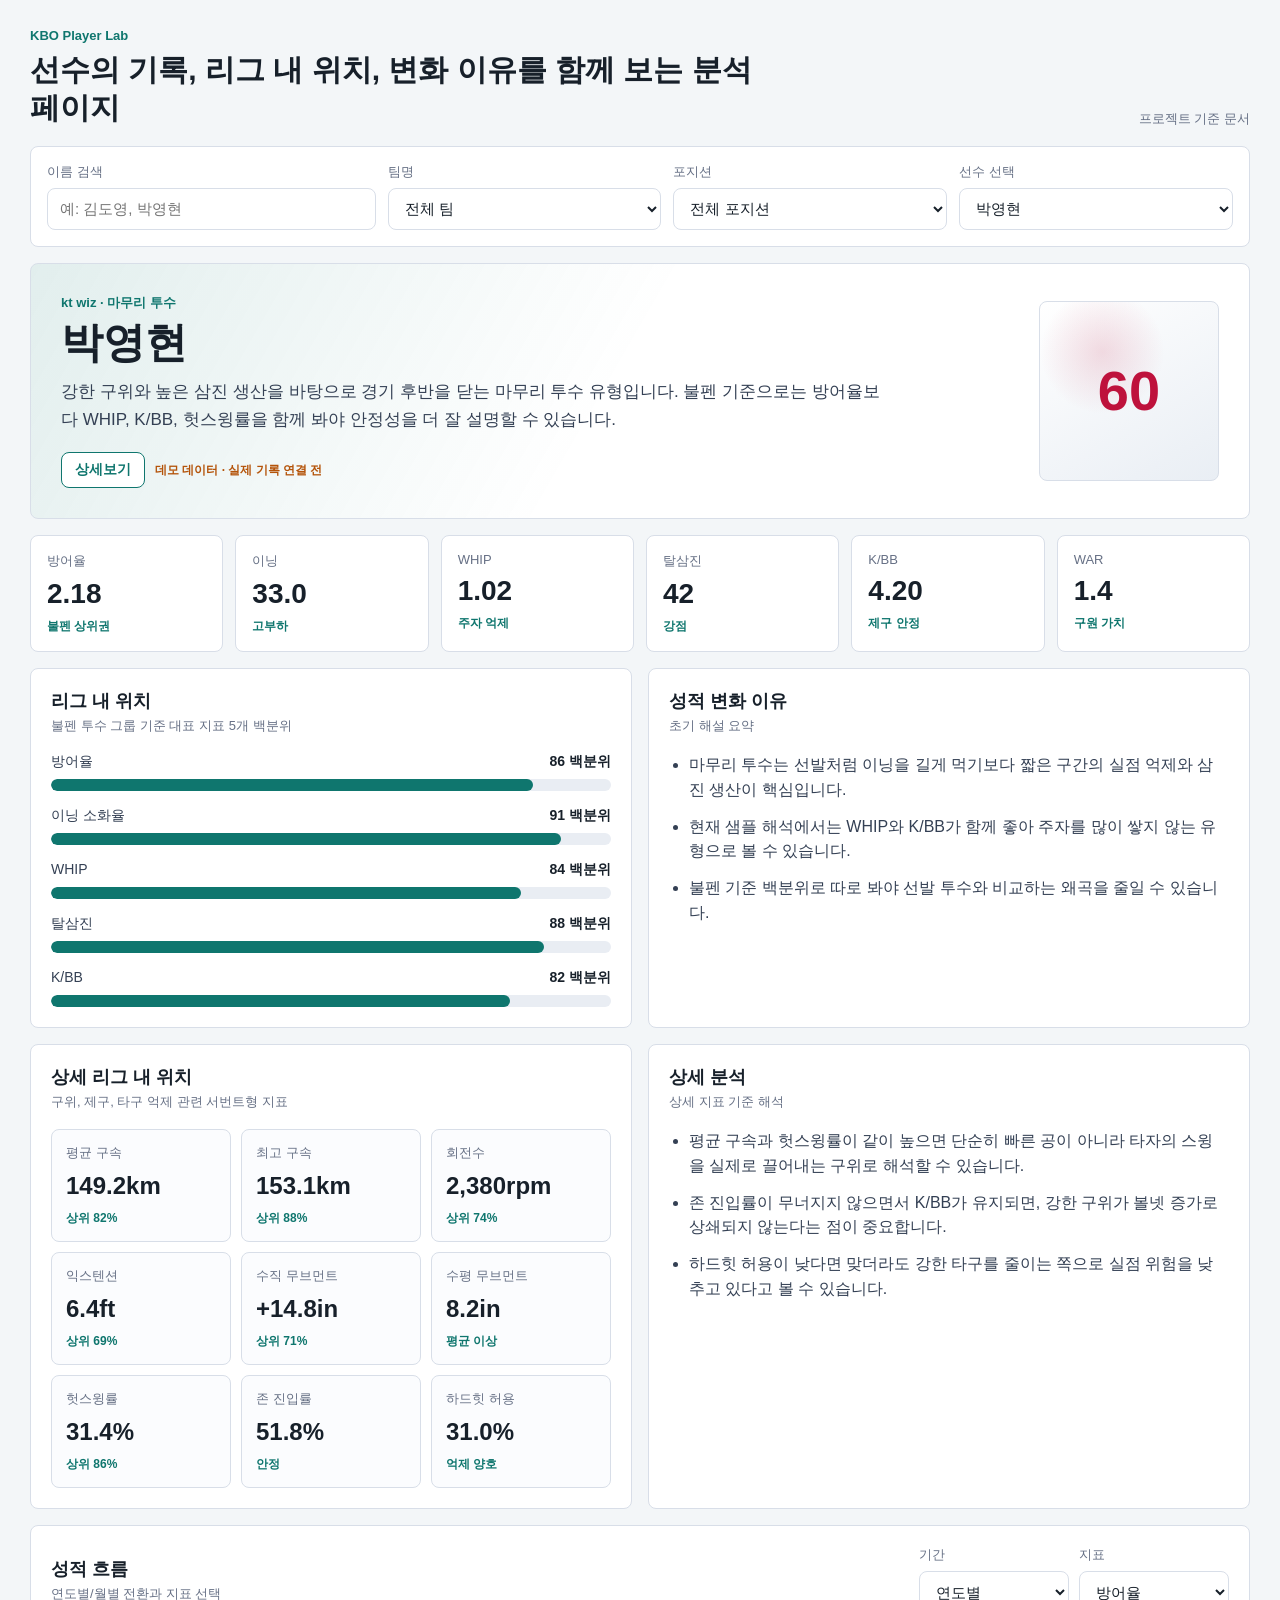
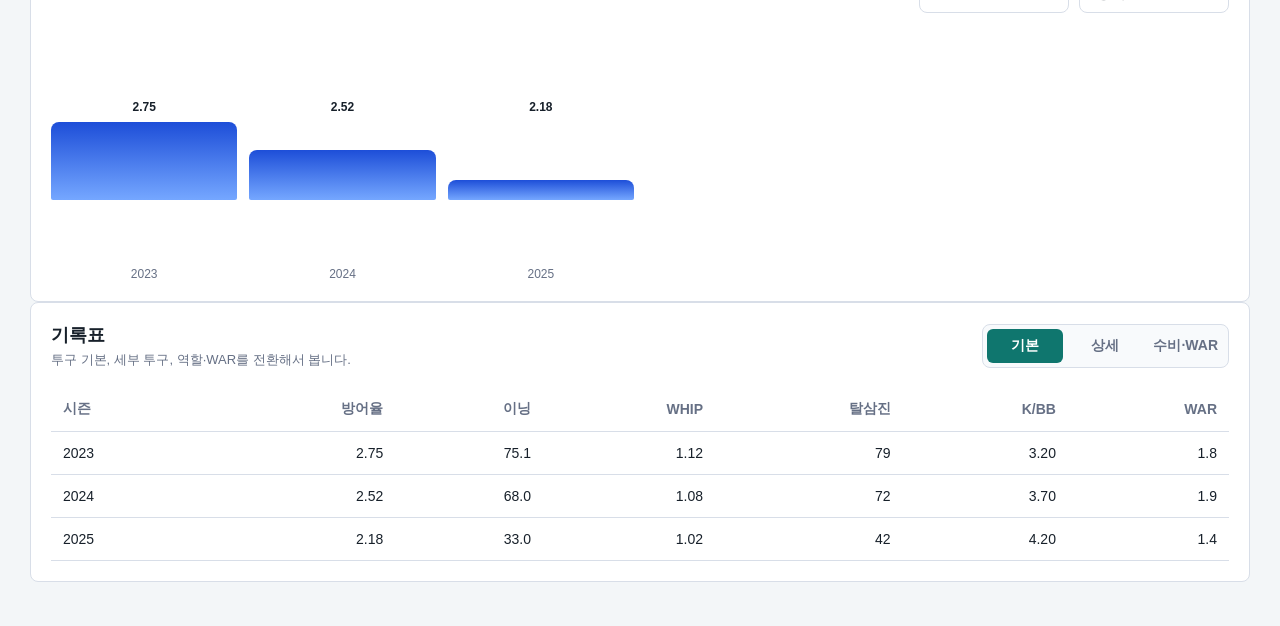
==== index.html @ 60053732 "Initial KBO player canvas prototype" ====
<!doctype html>
<html lang="ko">
  <head>
    <meta charset="utf-8" />
    <meta name="viewport" content="width=device-width, initial-scale=1" />
    <meta http-equiv="refresh" content="0; url=./web/index.html" />
    <title>KBO Player Lab 열기</title>
    <style>
      body {
        display: grid;
        min-height: 100vh;
        place-items: center;
        margin: 0;
        background: #f3f6f8;
        color: #17202a;
        font-family: Arial, "Noto Sans KR", sans-serif;
      }

      main {
        width: min(560px, calc(100% - 32px));
        padding: 28px;
        border: 1px solid #d8dee8;
        border-radius: 8px;
        background: #fff;
      }

      a {
        color: #0f766e;
        font-weight: 700;
      }
    </style>
  </head>
  <body>
    <main>
      <h1>KBO Player Lab</h1>
      <p>잠시 후 선수 분석 페이지로 이동합니다.</p>
      <p><a href="./web/index.html">바로 열기</a></p>
    </main>
  </body>
</html>
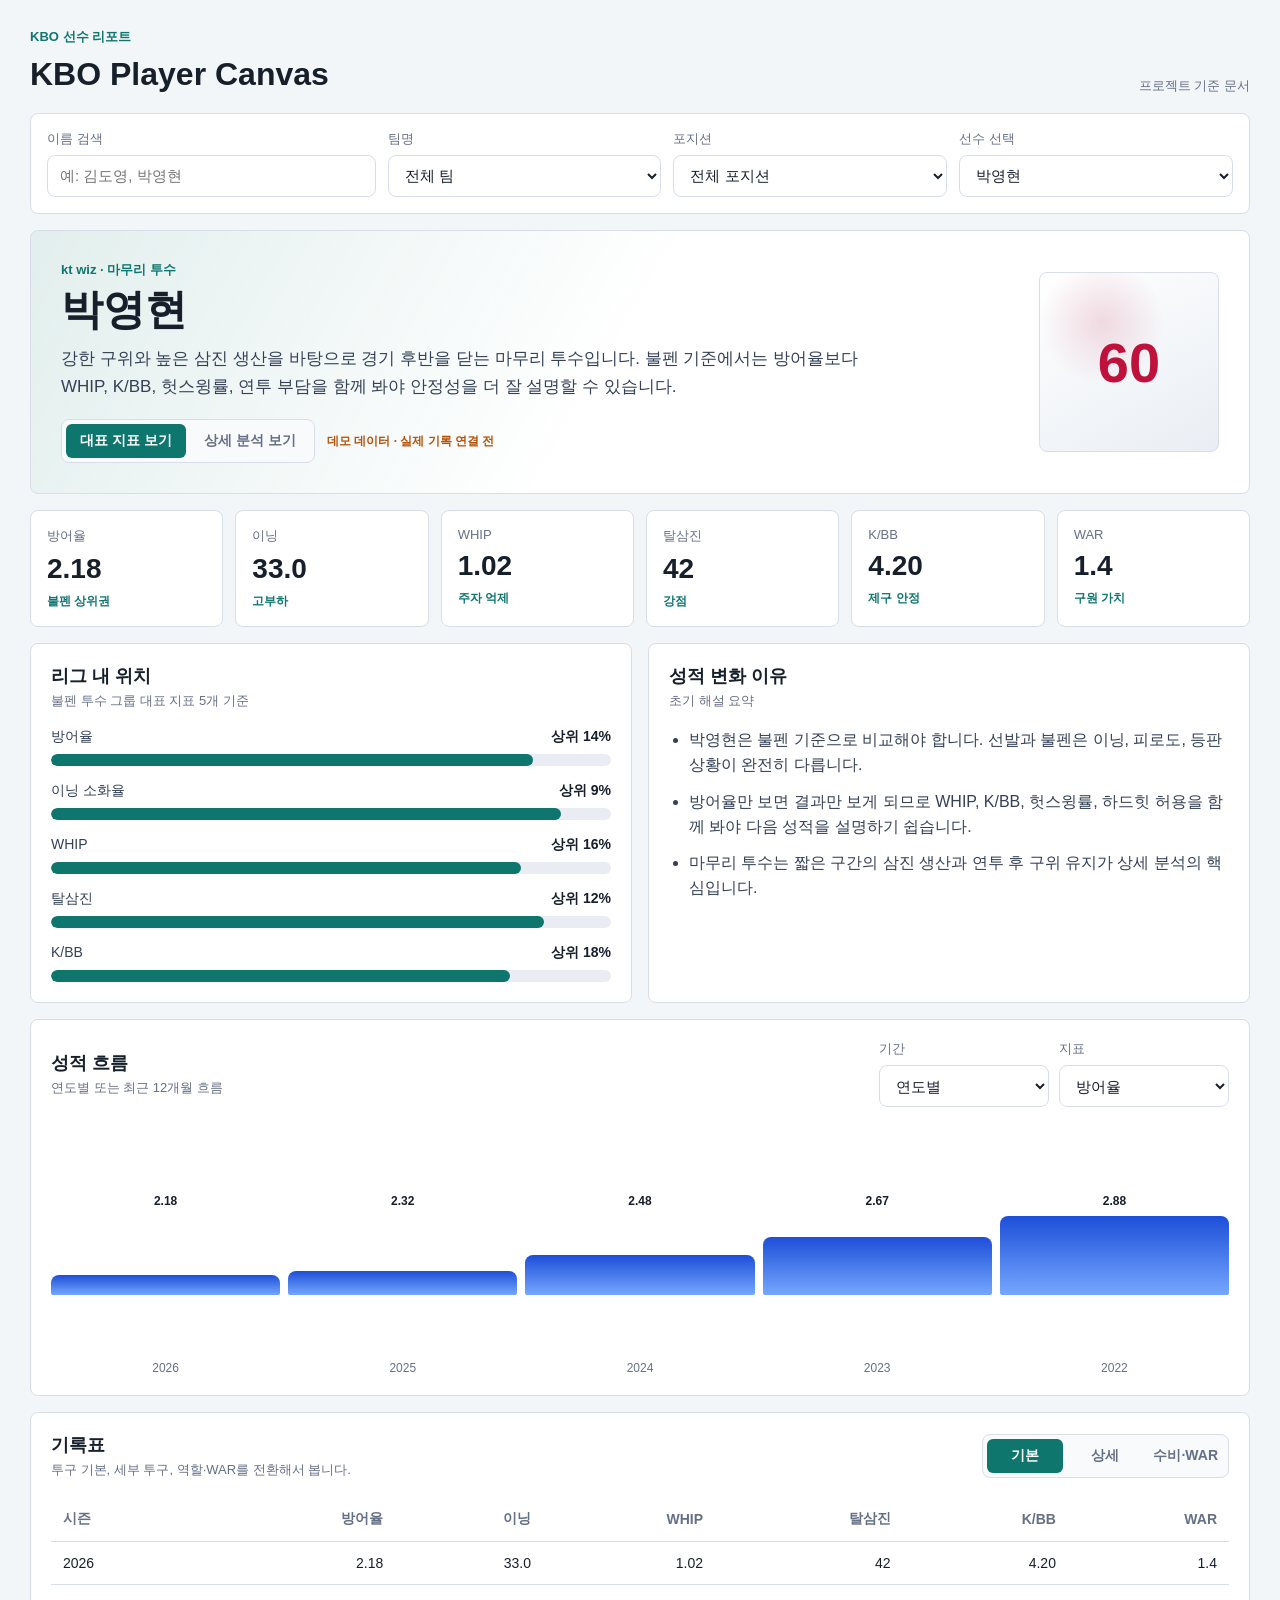
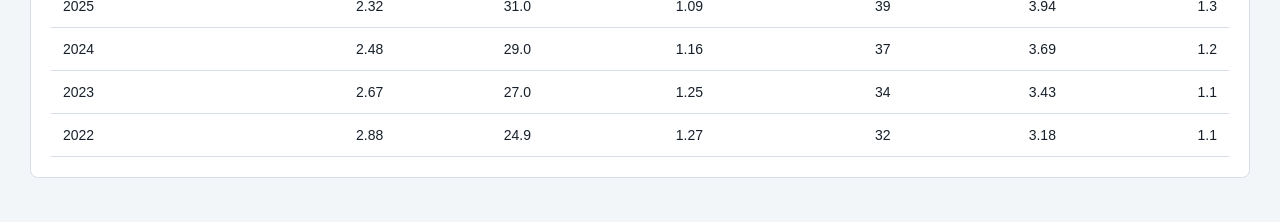
==== commit ab0db338: "Update GitHub Pages landing title" ====
--- a/index.html
+++ b/index.html
@@ -4,7 +4,7 @@
     <meta charset="utf-8" />
     <meta name="viewport" content="width=device-width, initial-scale=1" />
     <meta http-equiv="refresh" content="0; url=./web/index.html" />
-    <title>KBO Player Lab 열기</title>
+    <title>KBO Player Canvas</title>
     <style>
       body {
         display: grid;
@@ -32,10 +32,9 @@
   </head>
   <body>
     <main>
-      <h1>KBO Player Lab</h1>
-      <p>잠시 후 선수 분석 페이지로 이동합니다.</p>
-      <p><a href="./web/index.html">바로 열기</a></p>
+      <h1>KBO Player Canvas</h1>
+      <p>잠시 후 선수 리포트로 이동합니다.</p>
+      <p><a href="./web/index.html">선수 리포트 바로 열기</a></p>
     </main>
   </body>
 </html>
-
